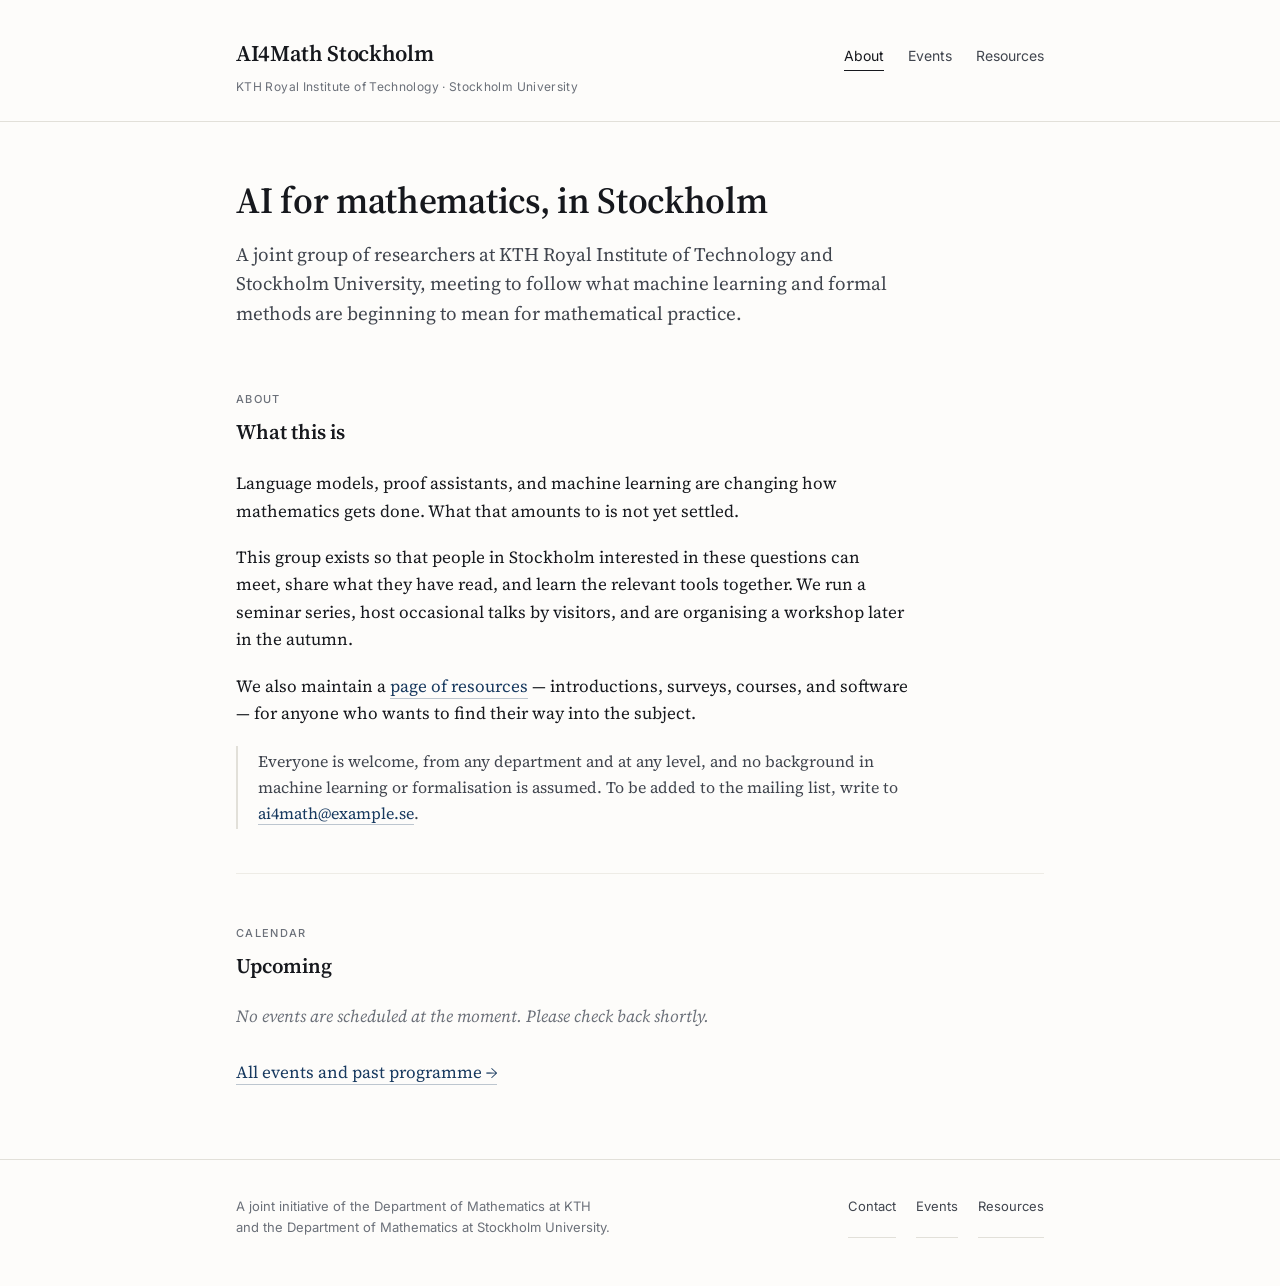
==== index.html @ a1bdc97b "Initial commit" ====
<!doctype html>
<html lang="en">
<head>
  <meta charset="utf-8">
  <meta name="viewport" content="width=device-width, initial-scale=1">
  <title>AI4Math Stockholm</title>
  <link rel="preconnect" href="https://fonts.googleapis.com">
  <link rel="preconnect" href="https://fonts.gstatic.com" crossorigin>
  <link rel="stylesheet" href="https://fonts.googleapis.com/css2?family=Inter:wght@400;500&family=Source+Serif+4:ital,opsz,wght@0,8..60,400;0,8..60,500;0,8..60,600;1,8..60,400&display=swap">
  <link rel="stylesheet" href="assets/style.css">
  <link rel="icon" href="data:image/svg+xml,%3Csvg xmlns='http://www.w3.org/2000/svg' viewBox='0 0 32 32'%3E%3Crect width='32' height='32' fill='%2317395f'/%3E%3Ctext x='16' y='23' font-family='Georgia,serif' font-size='19' fill='%23fdfcfa' text-anchor='middle'%3EA%3C/text%3E%3C/svg%3E">
</head>

<!-- The words on this page are not here. They live in content/home.md,
     and the name, menu and footer live in content/settings.txt.
     See EDITING.md. This file only sets the page up. -->

<body data-page="home">
  <a class="skip" href="#main">Skip to content</a>
  <header class="masthead" id="masthead"></header>
  <main id="main">
    <div class="wrap" id="content">
      <noscript>
        <div class="hero prose">
          <p class="callout">This page is assembled in the browser and needs JavaScript. The same text can be read in the file <code>content/home.md</code>.</p>
        </div>
      </noscript>
    </div>
  </main>
  <footer class="footer" id="site-footer"></footer>
  <script src="assets/markdown.js?v=2"></script>
  <script src="assets/events.js?v=2"></script>
  <script src="assets/site.js?v=2"></script>
</body>
</html>
---- assets/style.css ----
/* ---------------------------------------------------------------
   AI4Math Stockholm — stylesheet
   Neutral, print-inspired academic layout. Edit the tokens below
   to adjust palette, measure, and rhythm site-wide.
   --------------------------------------------------------------- */

:root {
  --paper:      #fdfcfa;
  --ink:        #16181d;
  --ink-soft:   #40454e;
  --muted:      #6b7079;
  --rule:       #e2e0d9;
  --rule-soft:  #eeece6;
  --accent:     #17395f;
  --accent-lit: #2c5f96;

  --serif: "Source Serif 4", "Iowan Old Style", "Palatino Linotype", Palatino, Georgia, serif;
  --sans: "Inter", -apple-system, BlinkMacSystemFont, "Segoe UI", Helvetica, Arial, sans-serif;

  --measure: 42rem;
  --wide: 54rem;
  --gutter: 1.75rem;
}

*, *::before, *::after { box-sizing: border-box; }

html { -webkit-text-size-adjust: 100%; }

body {
  margin: 0;
  background: var(--paper);
  color: var(--ink);
  font-family: var(--serif);
  font-size: 1.0625rem;
  line-height: 1.62;
  font-synthesis-weight: none;
  -webkit-font-smoothing: antialiased;
  text-rendering: optimizeLegibility;
}

/* --- typography ------------------------------------------------ */

h1, h2, h3 { font-weight: 600; line-height: 1.22; letter-spacing: -0.008em; margin: 0; }
h1 { font-size: 1.9rem; }
h2 { font-size: 1.3rem; }
h3 { font-size: 1.0625rem; }

p { margin: 0 0 1.1em; }
p:last-child { margin-bottom: 0; }

a { color: var(--accent); text-decoration: none; border-bottom: 1px solid rgba(23, 57, 95, 0.28); transition: border-color 120ms ease, color 120ms ease; }
a:hover { color: var(--accent-lit); border-bottom-color: currentColor; }

strong { font-weight: 600; }

.lede { font-size: 1.1875rem; line-height: 1.55; color: var(--ink-soft); }

.label {
  font-family: var(--sans);
  font-size: 0.6875rem;
  font-weight: 500;
  letter-spacing: 0.12em;
  text-transform: uppercase;
  color: var(--muted);
}

.muted { color: var(--muted); }

/* --- shell ------------------------------------------------------ */

.wrap { width: 100%; max-width: var(--wide); margin: 0 auto; padding: 0 var(--gutter); }
.prose { max-width: var(--measure); }

.skip {
  position: absolute; left: -9999px; top: 0;
  background: var(--ink); color: var(--paper);
  padding: 0.6rem 1rem; font-family: var(--sans); font-size: 0.875rem;
}
.skip:focus { left: 0; z-index: 10; }

/* --- masthead --------------------------------------------------- */

.masthead { border-bottom: 1px solid var(--rule); padding: 2.25rem 0 1.5rem; }
.masthead__inner {
  display: flex; flex-wrap: wrap; align-items: baseline;
  justify-content: space-between; gap: 1rem 2rem;
}

.wordmark { display: inline-block; border: 0; color: var(--ink); }
.wordmark:hover { color: var(--ink); }
.wordmark__name { font-size: 1.4rem; font-weight: 600; letter-spacing: -0.015em; display: block; }
.wordmark__hosts {
  display: block; margin-top: 0.3rem;
  font-family: var(--sans); font-size: 0.75rem; letter-spacing: 0.03em; color: var(--muted);
}

.nav { display: flex; gap: 1.5rem; font-family: var(--sans); font-size: 0.875rem; }
.nav a { color: var(--ink-soft); border-bottom: 1px solid transparent; padding-bottom: 2px; }
.nav a:hover { color: var(--ink); border-bottom-color: var(--rule); }
.nav a[aria-current="page"] { color: var(--ink); border-bottom-color: var(--ink); }

/* --- page sections ---------------------------------------------- */

main { padding: 3.5rem 0 4.5rem; }

.hero { margin-bottom: 3.5rem; }
.hero h1 { font-size: 2.3rem; margin-bottom: 1.1rem; }

.section { padding-top: 2.75rem; margin-top: 2.75rem; border-top: 1px solid var(--rule-soft); }
.section:first-of-type { padding-top: 0; margin-top: 0; border-top: 0; }
.section__head { margin-bottom: 1.6rem; }
.section__head h2 { margin-top: 0.45rem; }

/* --- events ------------------------------------------------------ */

.events { list-style: none; margin: 0; padding: 0; }

.event {
  display: grid;
  grid-template-columns: 8.5rem 1fr;
  gap: 0 2rem;
  padding: 1.5rem 0;
  border-top: 1px solid var(--rule-soft);
}
.event:first-child { border-top: 0; padding-top: 0; }

.event__when { font-family: var(--sans); font-size: 0.8125rem; line-height: 1.5; color: var(--muted); padding-top: 0.28rem; }
.event__date { display: block; color: var(--ink); font-weight: 500; }
.event__time { display: block; }
.event__title { font-size: 1.1875rem; font-weight: 600; margin: 0 0 0.35rem; }
.event__speaker { display: block; margin-bottom: 0.5rem; color: var(--ink-soft); }
.event__meta { font-family: var(--sans); font-size: 0.8125rem; color: var(--muted); margin-bottom: 0.6rem; }
.event__abstract { font-size: 1rem; color: var(--ink-soft); margin-bottom: 0.5rem; }
.event__links { font-family: var(--sans); font-size: 0.8125rem; }
.event__links a + a { margin-left: 1rem; }

.tag {
  display: inline-block; font-family: var(--sans); font-size: 0.6875rem;
  letter-spacing: 0.08em; text-transform: uppercase; color: var(--muted);
  border: 1px solid var(--rule); border-radius: 2px; padding: 0.15rem 0.45rem;
  vertical-align: 0.14em; margin-left: 0.5rem; white-space: nowrap;
}

.event--past .event__title { font-weight: 500; }
.event--past { color: var(--ink-soft); }

.empty { color: var(--muted); font-style: italic; }

/* --- resource lists ---------------------------------------------- */

.res { list-style: none; margin: 0; padding: 0; }
.res li { padding: 0.7rem 0; border-top: 1px solid var(--rule-soft); }
.res li:first-child { border-top: 0; }
.res__title { font-weight: 600; }
.res__note { display: block; font-size: 0.9375rem; color: var(--muted); margin-top: 0.1rem; }

.subhead { margin: 2rem 0 0.9rem; font-size: 1rem; font-weight: 600; }
.subhead:first-child { margin-top: 0; }

/* --- callout ------------------------------------------------------ */

.callout {
  border-left: 2px solid var(--rule);
  padding: 0.15rem 0 0.15rem 1.25rem;
  color: var(--ink-soft);
  font-size: 1rem;
}

/* --- footer -------------------------------------------------------- */

.footer { border-top: 1px solid var(--rule); padding: 2.25rem 0 3rem; font-family: var(--sans); font-size: 0.8125rem; color: var(--muted); }
.footer__inner { display: flex; flex-wrap: wrap; gap: 1rem 2.5rem; justify-content: space-between; }
.footer a { color: var(--ink-soft); border-bottom-color: var(--rule); }
.footer a:hover { color: var(--ink); }
.footer__links { display: flex; flex-wrap: wrap; gap: 1.25rem; }

/* --- notes and messages ------------------------------------------- */

.section__note { max-width: var(--measure); margin-top: 1.75rem; }

.notice {
  max-width: var(--measure);
  border-left: 2px solid var(--accent);
  background: #f6f4ef;
  padding: 0.9rem 1.1rem;
  margin: 0 0 2rem;
  font-size: 0.9375rem;
  color: var(--ink-soft);
}
.notice__title { font-weight: 600; color: var(--ink); margin-bottom: 0.4rem; }
.notice ul { margin: 0; padding-left: 1.1rem; }
.notice li + li { margin-top: 0.35rem; }

/* --- responsive ------------------------------------------------------ */

@media (max-width: 46rem) {
  :root { --gutter: 1.25rem; }
  .masthead { padding-top: 1.75rem; }
  .hero h1 { font-size: 1.85rem; }
  .event { grid-template-columns: 1fr; gap: 0.5rem; }
  .event__when { padding-top: 0; }
  .event__date, .event__time { display: inline; }
  .event__time::before { content: " \00b7 "; }
}

@media print {
  body { background: #fff; }
  .nav, .footer__links { display: none; }
  a { color: #000; border: 0; }
}
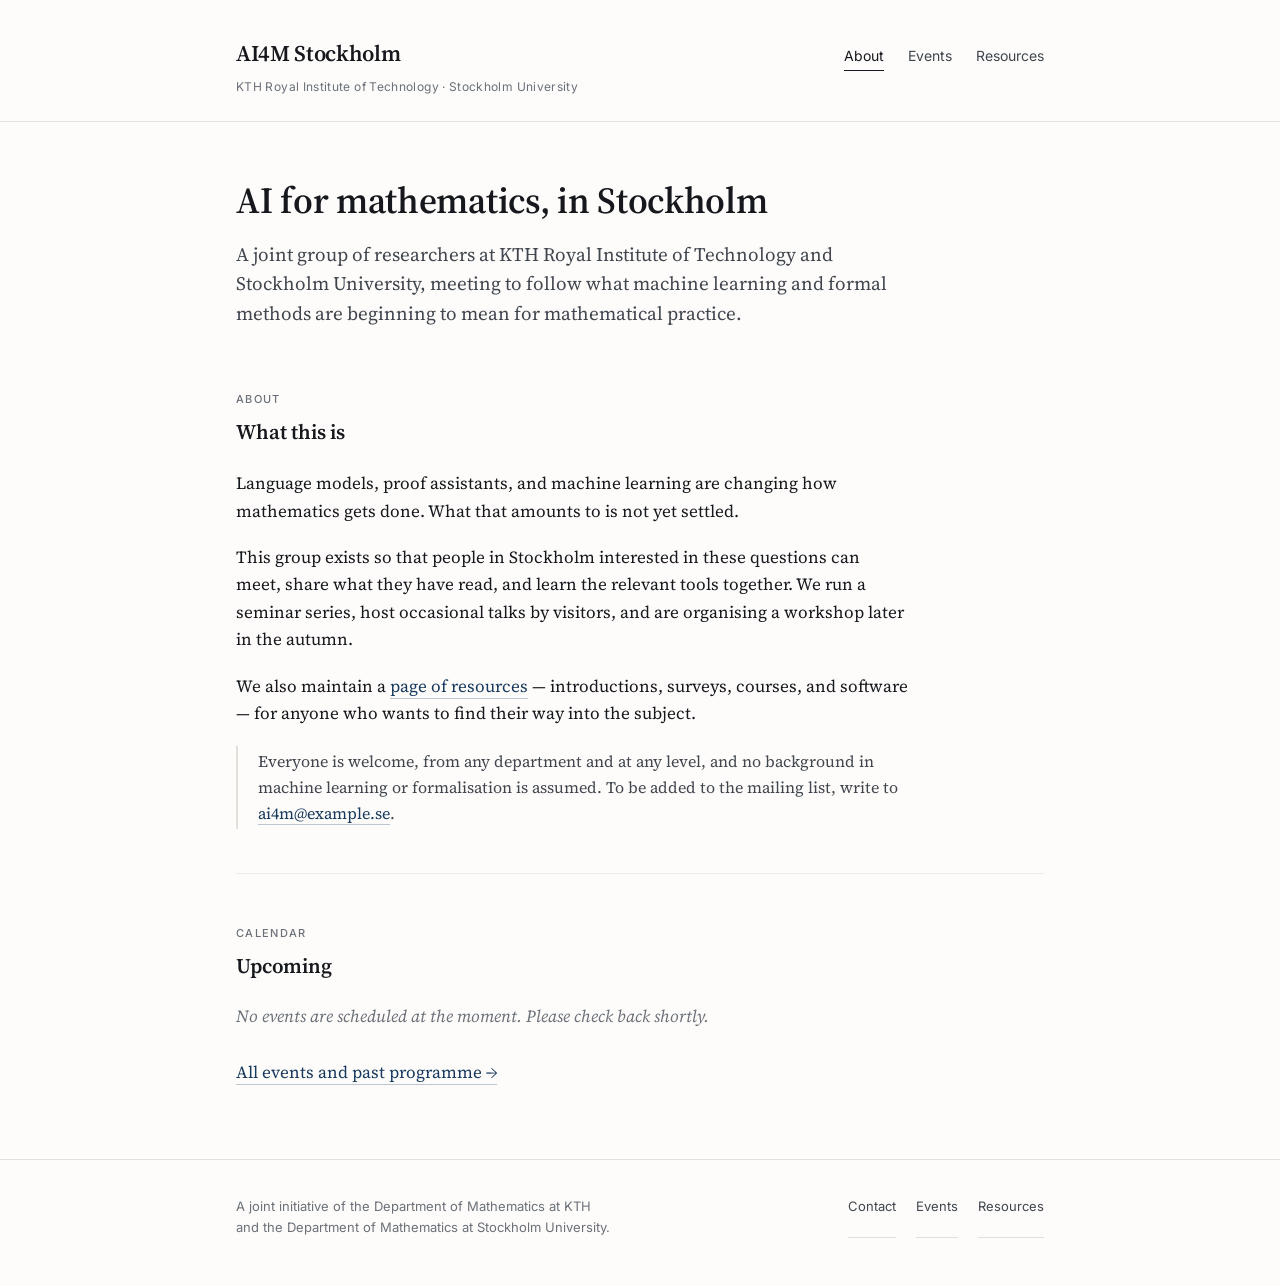
==== commit 70f975d9: "Rename the site from AI4Math Stockholm to AI4M Stockholm Co-Authored-By: Claude Opus 5 <noreply@anth" ====
--- a/index.html
+++ b/index.html
@@ -3,7 +3,7 @@
 <head>
   <meta charset="utf-8">
   <meta name="viewport" content="width=device-width, initial-scale=1">
-  <title>AI4Math Stockholm</title>
+  <title>AI4M Stockholm</title>
   <link rel="preconnect" href="https://fonts.googleapis.com">
   <link rel="preconnect" href="https://fonts.gstatic.com" crossorigin>
   <link rel="stylesheet" href="https://fonts.googleapis.com/css2?family=Inter:wght@400;500&family=Source+Serif+4:ital,opsz,wght@0,8..60,400;0,8..60,500;0,8..60,600;1,8..60,400&display=swap">
--- a/assets/style.css
+++ b/assets/style.css
@@ -1,5 +1,5 @@
 /* ---------------------------------------------------------------
-   AI4Math Stockholm — stylesheet
+   AI4M Stockholm — stylesheet
    Neutral, print-inspired academic layout. Edit the tokens below
    to adjust palette, measure, and rhythm site-wide.
    --------------------------------------------------------------- */
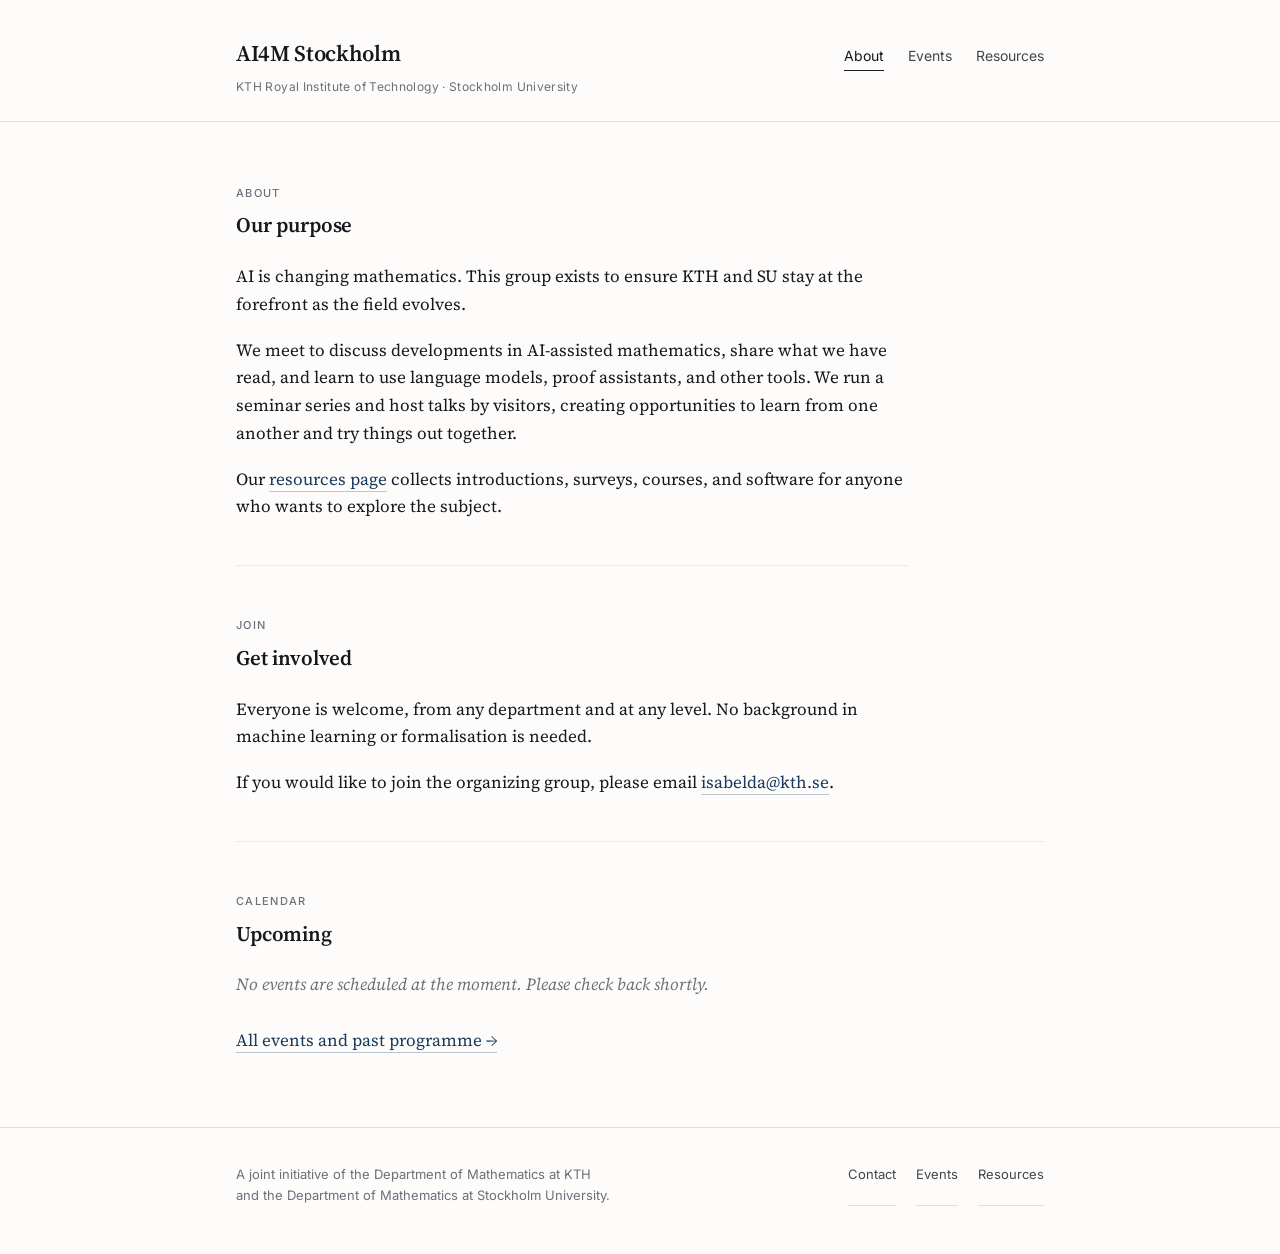
==== commit f124f405: "Update landing page" ====
--- a/index.html
+++ b/index.html
@@ -3,7 +3,7 @@
 <head>
   <meta charset="utf-8">
   <meta name="viewport" content="width=device-width, initial-scale=1">
-  <title>AI4M Stockholm</title>
+  <title>Stockholm AI for Math Forum</title>
   <link rel="preconnect" href="https://fonts.googleapis.com">
   <link rel="preconnect" href="https://fonts.gstatic.com" crossorigin>
   <link rel="stylesheet" href="https://fonts.googleapis.com/css2?family=Inter:wght@400;500&family=Source+Serif+4:ital,opsz,wght@0,8..60,400;0,8..60,500;0,8..60,600;1,8..60,400&display=swap">
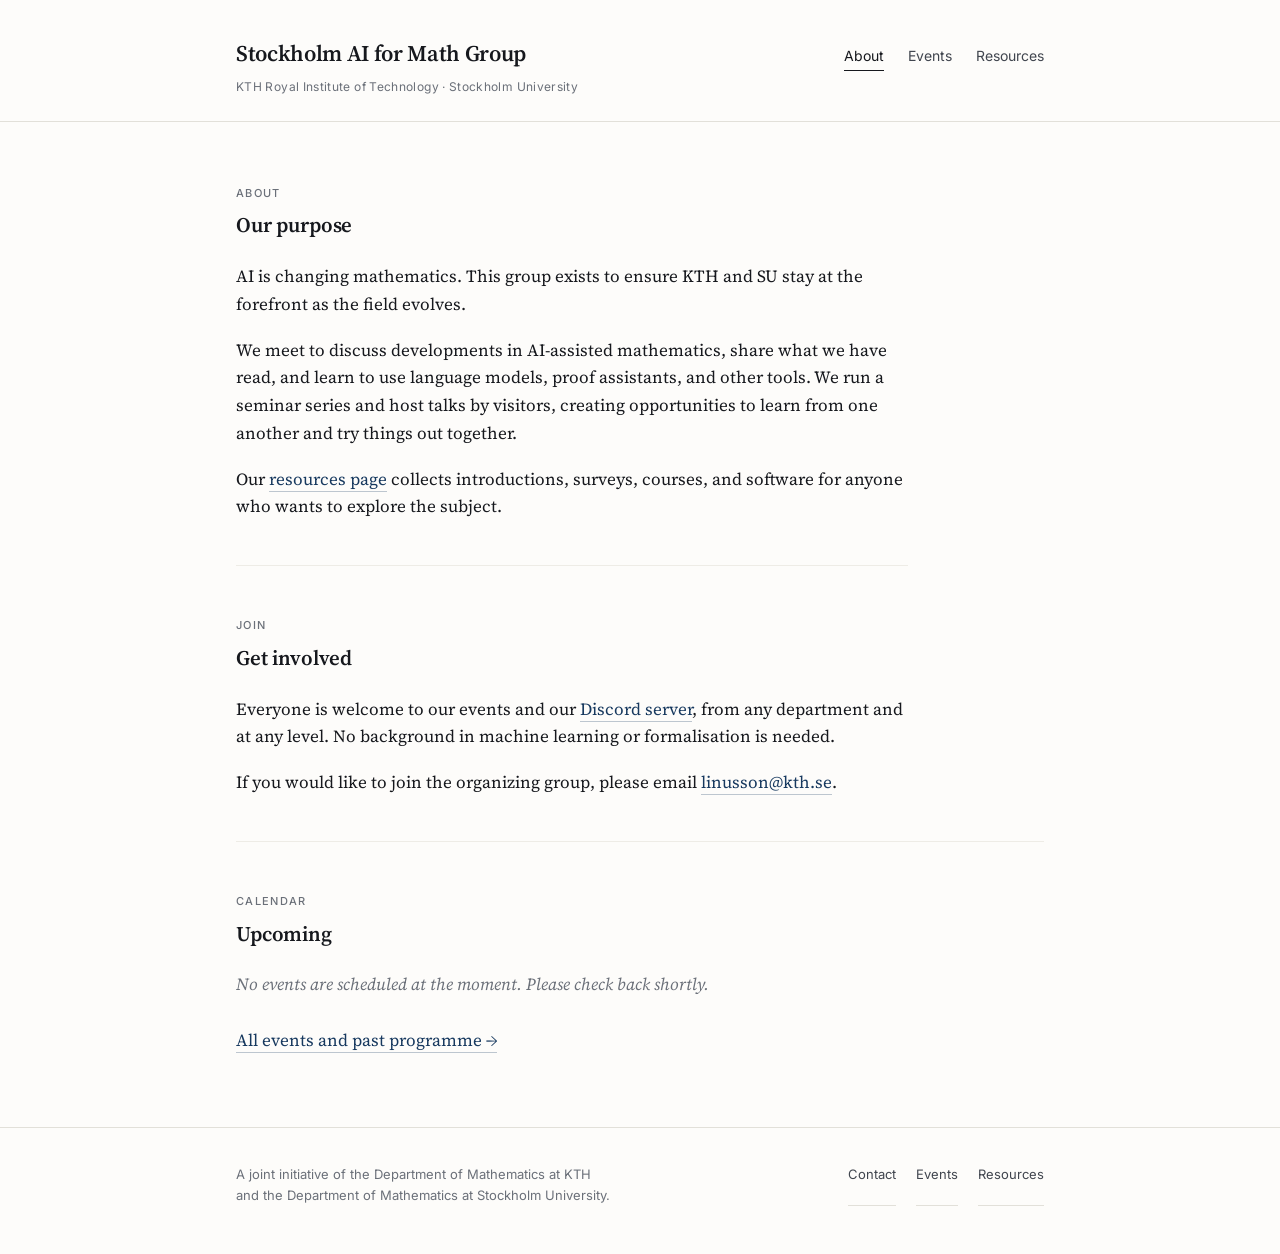
==== commit 88a0f707: "Update site" ====
--- a/index.html
+++ b/index.html
@@ -3,7 +3,7 @@
 <head>
   <meta charset="utf-8">
   <meta name="viewport" content="width=device-width, initial-scale=1">
-  <title>Stockholm AI for Math Forum</title>
+  <title>Stockholm AI for Math Group</title>
   <link rel="preconnect" href="https://fonts.googleapis.com">
   <link rel="preconnect" href="https://fonts.gstatic.com" crossorigin>
   <link rel="stylesheet" href="https://fonts.googleapis.com/css2?family=Inter:wght@400;500&family=Source+Serif+4:ital,opsz,wght@0,8..60,400;0,8..60,500;0,8..60,600;1,8..60,400&display=swap">
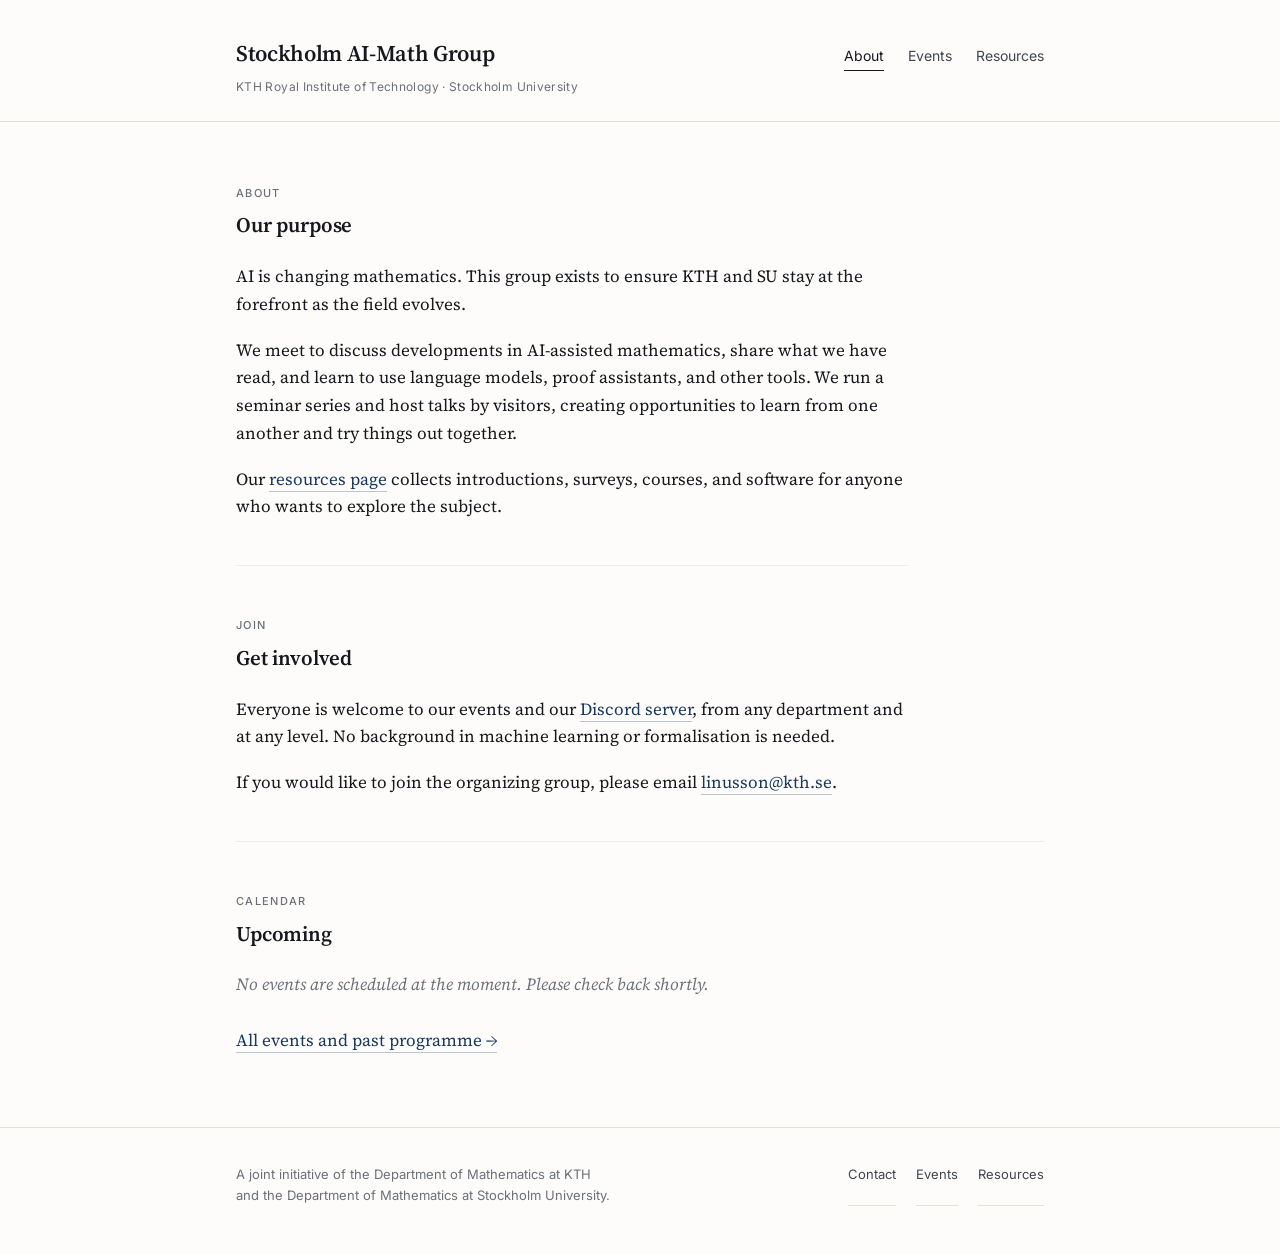
==== commit 6f54e256: "Update calendar" ====
--- a/index.html
+++ b/index.html
@@ -3,7 +3,7 @@
 <head>
   <meta charset="utf-8">
   <meta name="viewport" content="width=device-width, initial-scale=1">
-  <title>Stockholm AI for Math Group</title>
+  <title>Stockholm AI-Math Group</title>
   <link rel="preconnect" href="https://fonts.googleapis.com">
   <link rel="preconnect" href="https://fonts.gstatic.com" crossorigin>
   <link rel="stylesheet" href="https://fonts.googleapis.com/css2?family=Inter:wght@400;500&family=Source+Serif+4:ital,opsz,wght@0,8..60,400;0,8..60,500;0,8..60,600;1,8..60,400&display=swap">
